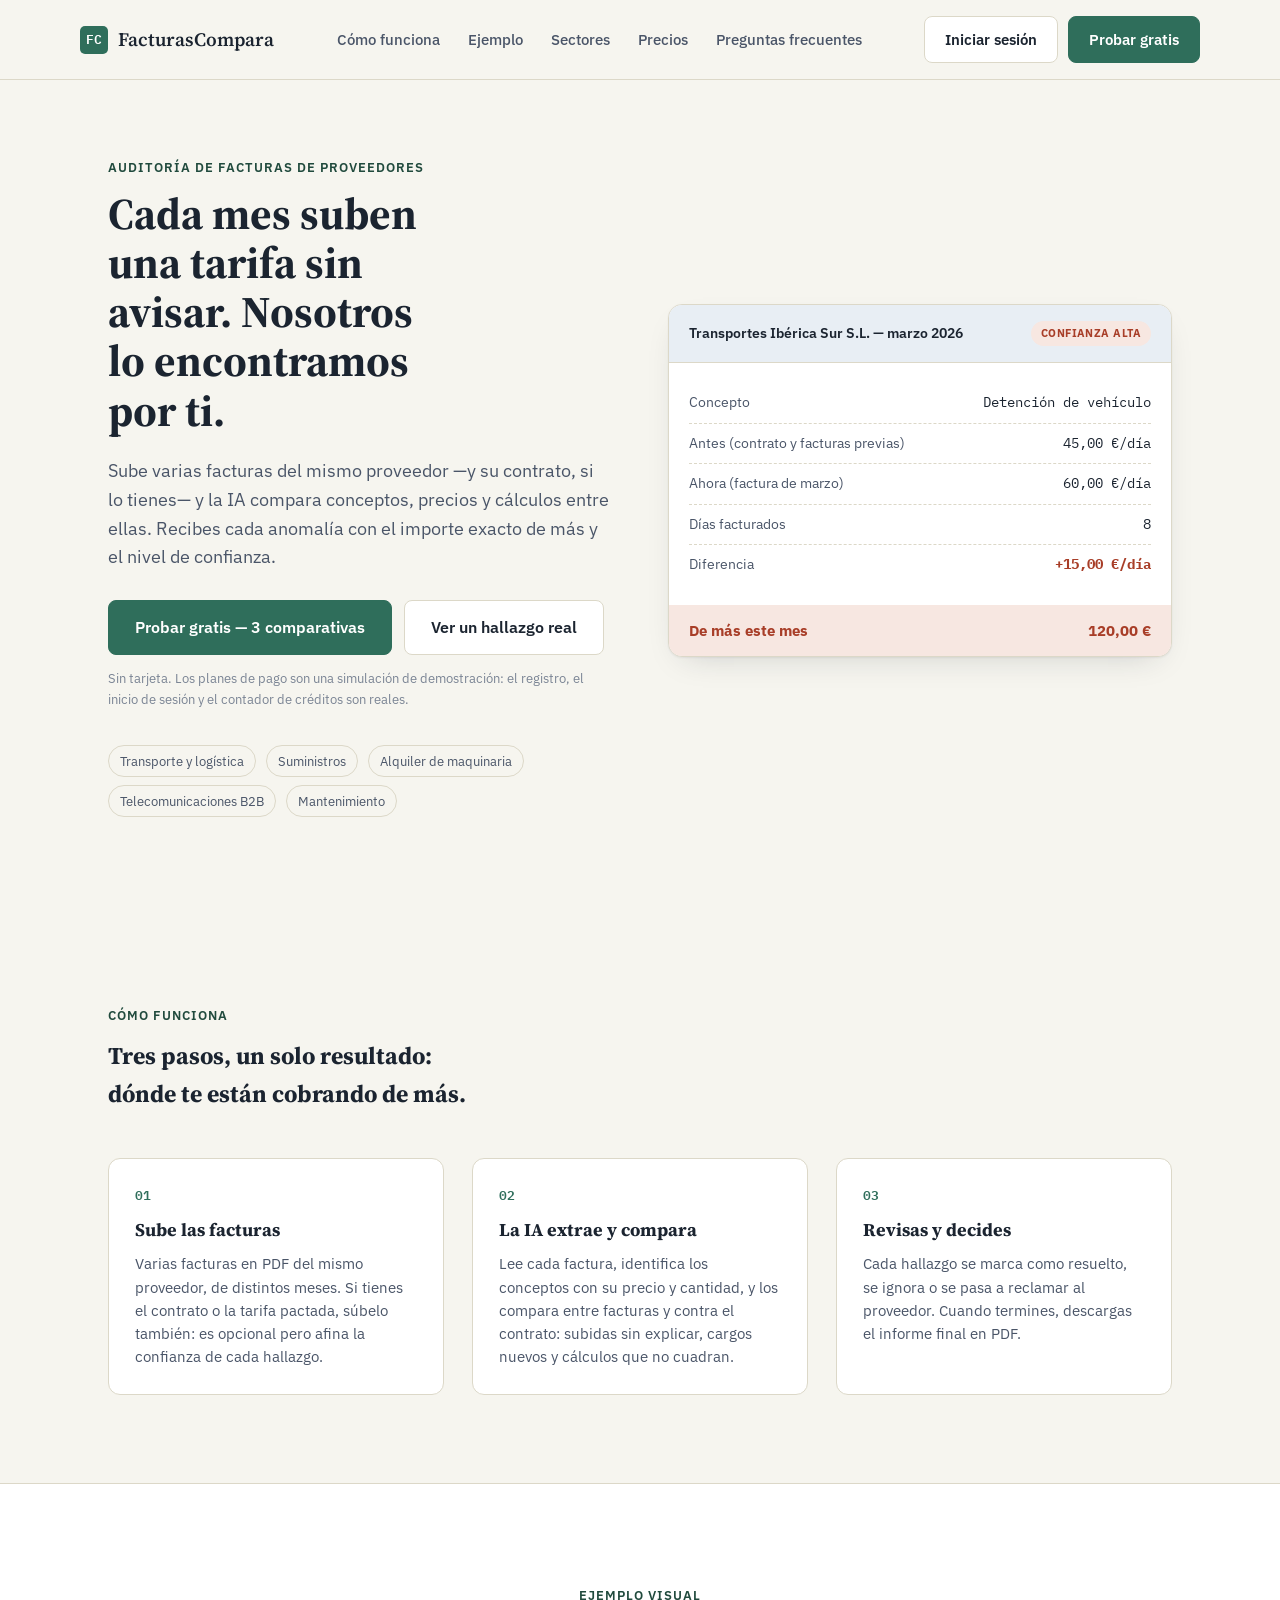
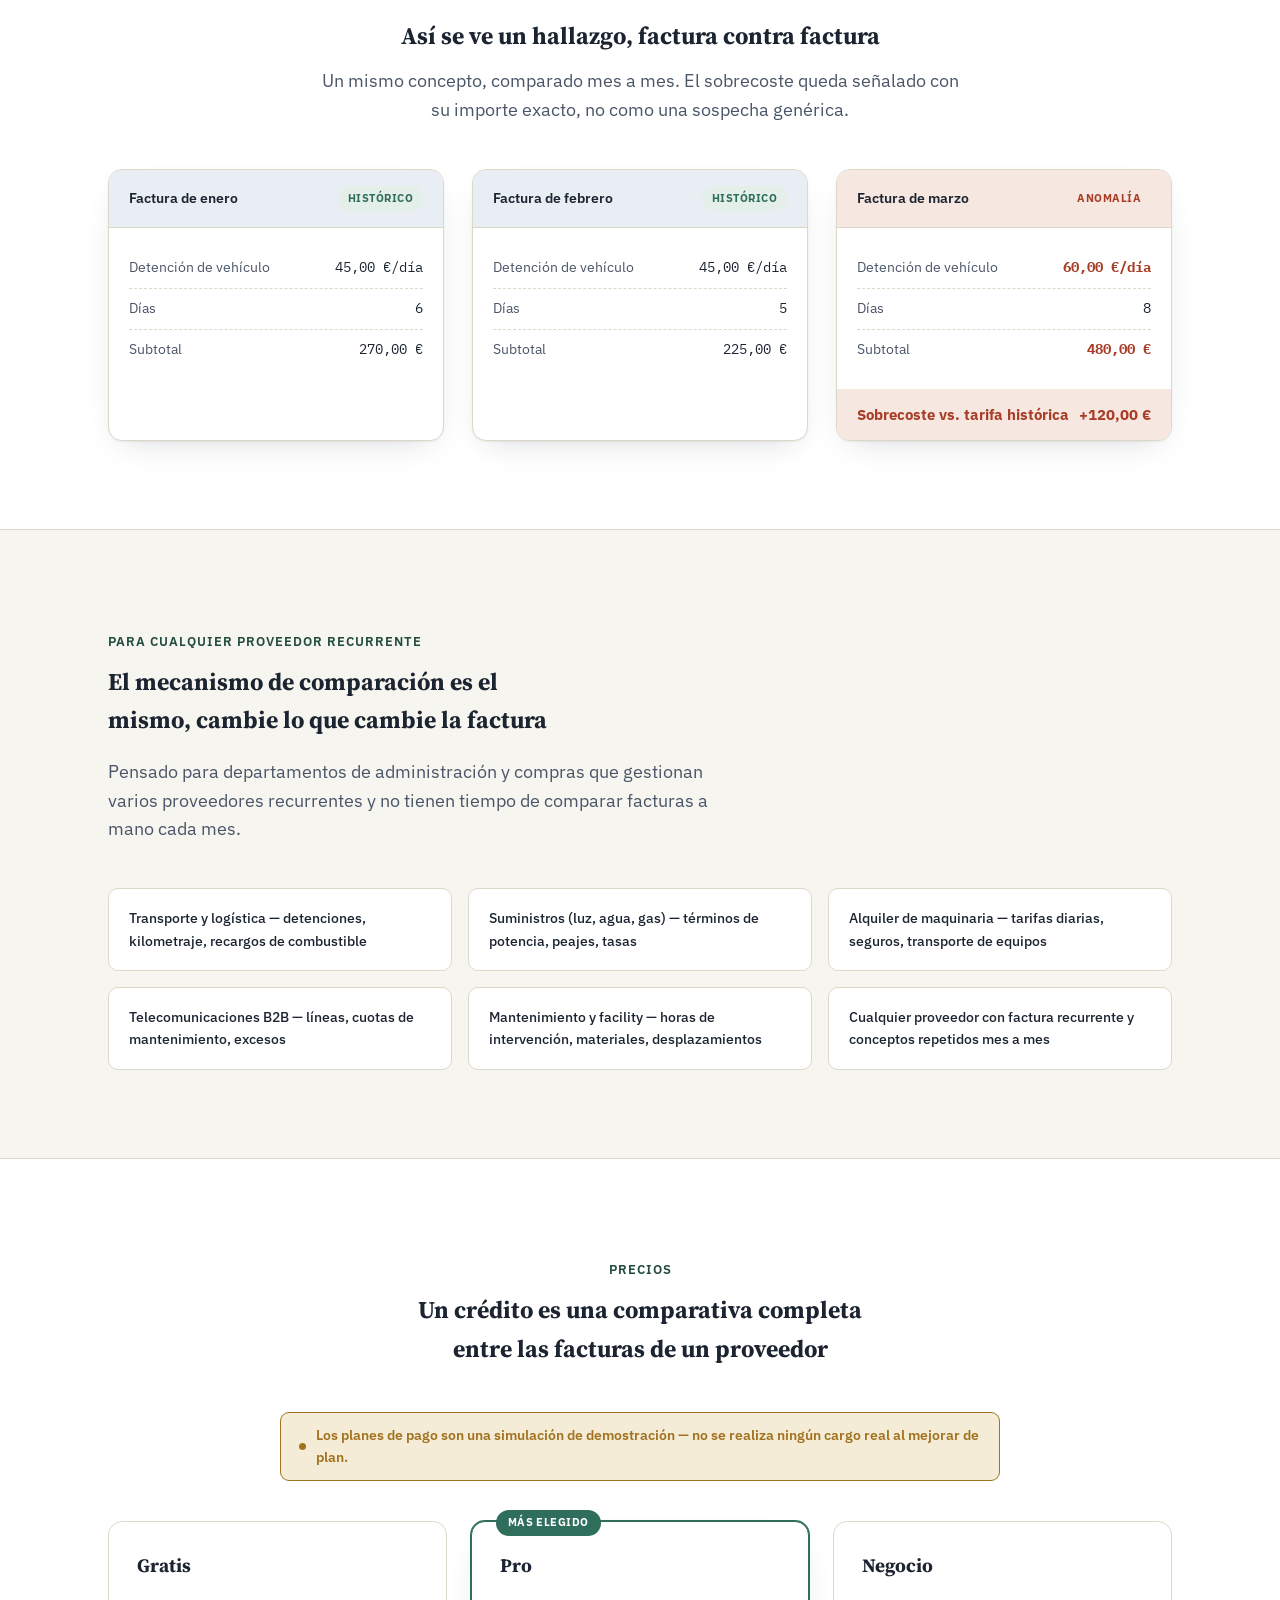
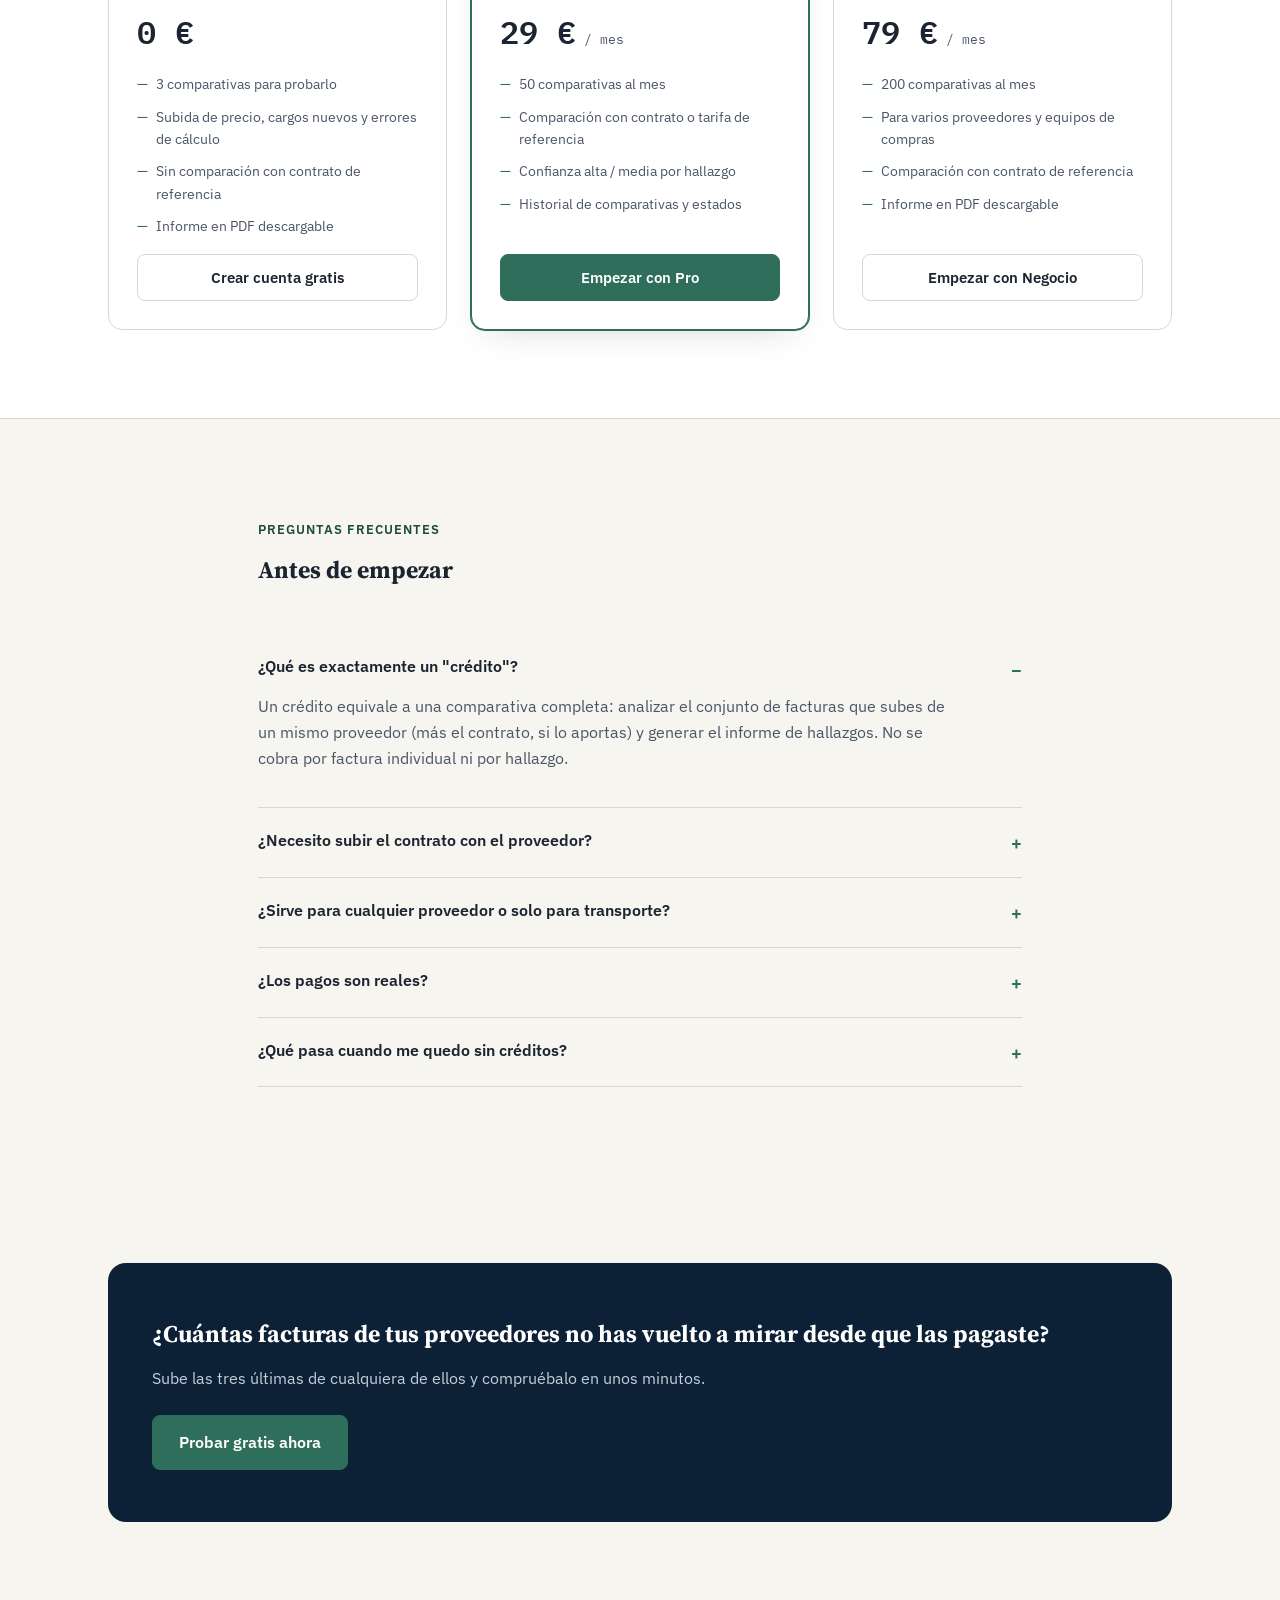
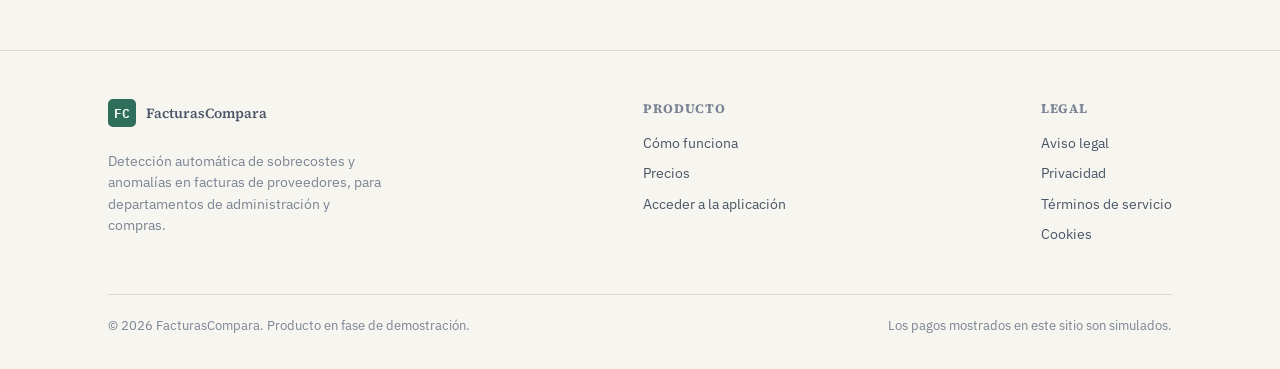
==== index.html @ ab370dfe "Add FacturasCompara landing page: product, pricing, visual example, legal pages Static marketing sit" ====
<!DOCTYPE html>
<html lang="es">
<head>
<meta charset="UTF-8">
<meta name="viewport" content="width=device-width, initial-scale=1.0">
<title>FacturasCompara — Detecta sobrecostes en las facturas de tus proveedores</title>
<meta name="description" content="Sube las facturas de un proveedor y su contrato: la IA compara precios, cantidades y cálculos mes a mes y te muestra cada sobrecoste con su importe exacto.">
<link rel="preconnect" href="https://fonts.googleapis.com">
<link rel="stylesheet" href="https://fonts.googleapis.com/css2?family=Source+Serif+4:opsz,wght@8..60,500;8..60,600;8..60,700&family=IBM+Plex+Sans:wght@400;500;600;700&family=IBM+Plex+Mono:wght@400;500;600&display=swap">
<link rel="stylesheet" href="styles.css?v=20260902">
</head>
<body>

<header class="site">
  <div class="wrap nav-row">
    <a href="index.html" class="brand"><span class="mark">FC</span>FacturasCompara</a>
    <nav class="links" id="navLinks">
      <a href="#como-funciona">Cómo funciona</a>
      <a href="#ejemplo">Ejemplo</a>
      <a href="#sectores">Sectores</a>
      <a href="#precios">Precios</a>
      <a href="#faq">Preguntas frecuentes</a>
      <a href="https://claude.ai/code/artifact/ef70d4f4-5ead-48cc-8662-a15bd2969505" target="_blank" rel="noopener" class="mobile-only-link">Iniciar sesión</a>
    </nav>
    <div class="nav-cta">
      <a class="btn" href="https://claude.ai/code/artifact/ef70d4f4-5ead-48cc-8662-a15bd2969505" target="_blank" rel="noopener">Iniciar sesión</a>
      <a class="btn btn-primary" href="https://claude.ai/code/artifact/ef70d4f4-5ead-48cc-8662-a15bd2969505" target="_blank" rel="noopener">Probar gratis</a>
      <button class="menu-toggle" id="menuToggle" aria-label="Abrir menú" aria-expanded="false">☰</button>
    </div>
  </div>
</header>

<main>

  <section class="hero">
    <div class="wrap hero-grid">
      <div>
        <p class="eyebrow">Auditoría de facturas de proveedores</p>
        <h1>Cada mes suben una tarifa sin avisar. Nosotros lo encontramos por ti.</h1>
        <p class="lead">Sube varias facturas del mismo proveedor —y su contrato, si lo tienes— y la IA compara conceptos, precios y cálculos entre ellas. Recibes cada anomalía con el importe exacto de más y el nivel de confianza.</p>
        <div class="hero-ctas">
          <a class="btn btn-primary btn-lg" href="https://claude.ai/code/artifact/ef70d4f4-5ead-48cc-8662-a15bd2969505" target="_blank" rel="noopener">Probar gratis — 3 comparativas</a>
          <a class="btn btn-lg" href="#ejemplo">Ver un hallazgo real</a>
        </div>
        <p class="hero-note">Sin tarjeta. Los planes de pago son una simulación de demostración: el registro, el inicio de sesión y el contador de créditos son reales.</p>
        <div class="sector-strip">
          <span class="sector-chip">Transporte y logística</span>
          <span class="sector-chip">Suministros</span>
          <span class="sector-chip">Alquiler de maquinaria</span>
          <span class="sector-chip">Telecomunicaciones B2B</span>
          <span class="sector-chip">Mantenimiento</span>
        </div>
      </div>
      <div class="finding-card" aria-hidden="false">
        <div class="fc-head">
          <span class="prov">Transportes Ibérica Sur S.L. — marzo 2026</span>
          <span class="badge">Confianza alta</span>
        </div>
        <div class="fc-body">
          <div class="fc-row"><span class="label">Concepto</span><span class="val">Detención de vehículo</span></div>
          <div class="fc-row"><span class="label">Antes (contrato y facturas previas)</span><span class="val">45,00 €/día</span></div>
          <div class="fc-row"><span class="label">Ahora (factura de marzo)</span><span class="val">60,00 €/día</span></div>
          <div class="fc-row"><span class="label">Días facturados</span><span class="val">8</span></div>
          <div class="fc-row diff"><span class="label">Diferencia</span><span class="val">+15,00 €/día</span></div>
        </div>
        <div class="fc-foot"><span>De más este mes</span><span>120,00 €</span></div>
      </div>
    </div>
  </section>

  <section id="como-funciona">
    <div class="wrap">
      <div class="section-head">
        <p class="eyebrow">Cómo funciona</p>
        <h2>Tres pasos, un solo resultado: dónde te están cobrando de más.</h2>
      </div>
      <div class="grid-3">
        <div class="step">
          <div class="num">01</div>
          <h3>Sube las facturas</h3>
          <p>Varias facturas en PDF del mismo proveedor, de distintos meses. Si tienes el contrato o la tarifa pactada, súbelo también: es opcional pero afina la confianza de cada hallazgo.</p>
        </div>
        <div class="step">
          <div class="num">02</div>
          <h3>La IA extrae y compara</h3>
          <p>Lee cada factura, identifica los conceptos con su precio y cantidad, y los compara entre facturas y contra el contrato: subidas sin explicar, cargos nuevos y cálculos que no cuadran.</p>
        </div>
        <div class="step">
          <div class="num">03</div>
          <h3>Revisas y decides</h3>
          <p>Cada hallazgo se marca como resuelto, se ignora o se pasa a reclamar al proveedor. Cuando termines, descargas el informe final en PDF.</p>
        </div>
      </div>
    </div>
  </section>

  <section id="ejemplo" style="background:var(--paper-raised);border-top:1px solid var(--rule);border-bottom:1px solid var(--rule)">
    <div class="wrap">
      <div class="section-head center">
        <p class="eyebrow">Ejemplo visual</p>
        <h2>Así se ve un hallazgo, factura contra factura</h2>
        <p class="lead" style="margin:0 auto">Un mismo concepto, comparado mes a mes. El sobrecoste queda señalado con su importe exacto, no como una sospecha genérica.</p>
      </div>
      <div class="grid-3" style="grid-template-columns:1fr 1fr 1fr;align-items:stretch">
        <div class="finding-card">
          <div class="fc-head"><span class="prov">Factura de enero</span><span class="badge" style="background:var(--ok-tint);color:var(--ok)">Histórico</span></div>
          <div class="fc-body">
            <div class="fc-row"><span class="label">Detención de vehículo</span><span class="val">45,00 €/día</span></div>
            <div class="fc-row"><span class="label">Días</span><span class="val">6</span></div>
            <div class="fc-row"><span class="label">Subtotal</span><span class="val">270,00 €</span></div>
          </div>
        </div>
        <div class="finding-card">
          <div class="fc-head"><span class="prov">Factura de febrero</span><span class="badge" style="background:var(--ok-tint);color:var(--ok)">Histórico</span></div>
          <div class="fc-body">
            <div class="fc-row"><span class="label">Detención de vehículo</span><span class="val">45,00 €/día</span></div>
            <div class="fc-row"><span class="label">Días</span><span class="val">5</span></div>
            <div class="fc-row"><span class="label">Subtotal</span><span class="val">225,00 €</span></div>
          </div>
        </div>
        <div class="finding-card">
          <div class="fc-head" style="background:var(--alert-tint)"><span class="prov">Factura de marzo</span><span class="badge">Anomalía</span></div>
          <div class="fc-body">
            <div class="fc-row diff"><span class="label">Detención de vehículo</span><span class="val">60,00 €/día</span></div>
            <div class="fc-row"><span class="label">Días</span><span class="val">8</span></div>
            <div class="fc-row diff"><span class="label">Subtotal</span><span class="val">480,00 €</span></div>
          </div>
          <div class="fc-foot"><span>Sobrecoste vs. tarifa histórica</span><span>+120,00 €</span></div>
        </div>
      </div>
    </div>
  </section>

  <section id="sectores">
    <div class="wrap">
      <div class="section-head">
        <p class="eyebrow">Para cualquier proveedor recurrente</p>
        <h2>El mecanismo de comparación es el mismo, cambie lo que cambie la factura</h2>
        <p class="lead">Pensado para departamentos de administración y compras que gestionan varios proveedores recurrentes y no tienen tiempo de comparar facturas a mano cada mes.</p>
      </div>
      <div class="sector-grid">
        <div class="sector-card">Transporte y logística — detenciones, kilometraje, recargos de combustible</div>
        <div class="sector-card">Suministros (luz, agua, gas) — términos de potencia, peajes, tasas</div>
        <div class="sector-card">Alquiler de maquinaria — tarifas diarias, seguros, transporte de equipos</div>
        <div class="sector-card">Telecomunicaciones B2B — líneas, cuotas de mantenimiento, excesos</div>
        <div class="sector-card">Mantenimiento y facility — horas de intervención, materiales, desplazamientos</div>
        <div class="sector-card">Cualquier proveedor con factura recurrente y conceptos repetidos mes a mes</div>
      </div>
    </div>
  </section>

  <section id="precios" style="background:var(--paper-raised);border-top:1px solid var(--rule);border-bottom:1px solid var(--rule)">
    <div class="wrap">
      <div class="section-head center">
        <p class="eyebrow">Precios</p>
        <h2>Un crédito es una comparativa completa entre las facturas de un proveedor</h2>
      </div>
      <div class="mock-banner"><span class="dot"></span>Los planes de pago son una simulación de demostración — no se realiza ningún cargo real al mejorar de plan.</div>
      <div class="plans">
        <div class="plan">
          <h3>Gratis</h3>
          <div class="price">0 €</div>
          <ul>
            <li>3 comparativas para probarlo</li>
            <li>Subida de precio, cargos nuevos y errores de cálculo</li>
            <li>Sin comparación con contrato de referencia</li>
            <li>Informe en PDF descargable</li>
          </ul>
          <a class="btn" href="https://claude.ai/code/artifact/ef70d4f4-5ead-48cc-8662-a15bd2969505" target="_blank" rel="noopener">Crear cuenta gratis</a>
        </div>
        <div class="plan featured">
          <span class="flag">Más elegido</span>
          <h3>Pro</h3>
          <div class="price">29 €<span> / mes</span></div>
          <ul>
            <li>50 comparativas al mes</li>
            <li>Comparación con contrato o tarifa de referencia</li>
            <li>Confianza alta / media por hallazgo</li>
            <li>Historial de comparativas y estados</li>
          </ul>
          <a class="btn btn-primary" href="https://claude.ai/code/artifact/ef70d4f4-5ead-48cc-8662-a15bd2969505" target="_blank" rel="noopener">Empezar con Pro</a>
        </div>
        <div class="plan">
          <h3>Negocio</h3>
          <div class="price">79 €<span> / mes</span></div>
          <ul>
            <li>200 comparativas al mes</li>
            <li>Para varios proveedores y equipos de compras</li>
            <li>Comparación con contrato de referencia</li>
            <li>Informe en PDF descargable</li>
          </ul>
          <a class="btn" href="https://claude.ai/code/artifact/ef70d4f4-5ead-48cc-8662-a15bd2969505" target="_blank" rel="noopener">Empezar con Negocio</a>
        </div>
      </div>
    </div>
  </section>

  <section id="faq">
    <div class="wrap" style="max-width:820px">
      <div class="section-head">
        <p class="eyebrow">Preguntas frecuentes</p>
        <h2>Antes de empezar</h2>
      </div>
      <details class="faq-item" open>
        <summary>¿Qué es exactamente un "crédito"?</summary>
        <p>Un crédito equivale a una comparativa completa: analizar el conjunto de facturas que subes de un mismo proveedor (más el contrato, si lo aportas) y generar el informe de hallazgos. No se cobra por factura individual ni por hallazgo.</p>
      </details>
      <details class="faq-item">
        <summary>¿Necesito subir el contrato con el proveedor?</summary>
        <p>No, es opcional. Sin contrato, FacturasCompara compara las facturas entre sí y marca las subidas o cargos nuevos con confianza media. Si subes el contrato, cualquier cargo que lo incumpla se marca con confianza alta.</p>
      </details>
      <details class="faq-item">
        <summary>¿Sirve para cualquier proveedor o solo para transporte?</summary>
        <p>Sirve para cualquier proveedor con facturación recurrente: transporte y logística, suministros, alquiler de maquinaria, telecomunicaciones B2B, mantenimiento y, en general, cualquier sector donde se repitan conceptos de una factura a otra.</p>
      </details>
      <details class="faq-item">
        <summary>¿Los pagos son reales?</summary>
        <p>No. Esta es una demostración funcional: el registro, el inicio de sesión y el contador de créditos son reales y persisten, pero el cobro de los planes Pro y Negocio es una simulación — no se procesa ningún pago ni se guarda ningún dato de tarjeta.</p>
      </details>
      <details class="faq-item">
        <summary>¿Qué pasa cuando me quedo sin créditos?</summary>
        <p>La aplicación te avisa antes de dejarte continuar y te ofrece simular la mejora de plan. Con el plan gratuito puedes probar el flujo completo con 3 comparativas antes de decidir.</p>
      </details>
    </div>
  </section>

  <section>
    <div class="wrap">
      <div class="cta-band">
        <div>
          <h2>¿Cuántas facturas de tus proveedores no has vuelto a mirar desde que las pagaste?</h2>
          <p>Sube las tres últimas de cualquiera de ellos y compruébalo en unos minutos.</p>
        </div>
        <a class="btn btn-primary btn-lg" href="https://claude.ai/code/artifact/ef70d4f4-5ead-48cc-8662-a15bd2969505" target="_blank" rel="noopener">Probar gratis ahora</a>
      </div>
    </div>
  </section>

</main>

<footer class="site">
  <div class="wrap">
    <div class="foot-grid">
      <div class="foot-col" style="max-width:280px">
        <a href="index.html" class="brand" style="margin-bottom:10px;display:inline-flex"><span class="mark">FC</span>FacturasCompara</a>
        <p style="color:var(--ink-faint);font-size:13.5px">Detección automática de sobrecostes y anomalías en facturas de proveedores, para departamentos de administración y compras.</p>
      </div>
      <div class="foot-col">
        <h4>Producto</h4>
        <a href="#como-funciona">Cómo funciona</a>
        <a href="#precios">Precios</a>
        <a href="https://claude.ai/code/artifact/ef70d4f4-5ead-48cc-8662-a15bd2969505" target="_blank" rel="noopener">Acceder a la aplicación</a>
      </div>
      <div class="foot-col">
        <h4>Legal</h4>
        <a href="aviso-legal.html">Aviso legal</a>
        <a href="privacidad.html">Privacidad</a>
        <a href="terminos.html">Términos de servicio</a>
        <a href="cookies.html">Cookies</a>
      </div>
    </div>
    <div class="foot-bottom">
      <span>© 2026 FacturasCompara. Producto en fase de demostración.</span>
      <span>Los pagos mostrados en este sitio son simulados.</span>
    </div>
  </div>
</footer>

<script defer>
(function(){
  window.__BRAND__ = 'FacturasCompara';
  function safe(fn){ try{ fn(); }catch(e){ console.error(e); } }
  safe(function(){
    var toggle = document.getElementById('menuToggle');
    var links = document.getElementById('navLinks');
    if (!toggle || !links) return;
    toggle.addEventListener('click', function(){
      var open = links.classList.toggle('open');
      toggle.setAttribute('aria-expanded', open ? 'true' : 'false');
    });
  });
})();
</script>
</body>
</html>
---- styles.css ----
/* FacturasCompara — hoja de estilos compartida */
:root{
  --paper:#f6f5ef; --paper-raised:#ffffff; --ink:#1b2430; --ink-soft:#4a5568; --ink-faint:#7a8494;
  --rule:#dcd8c8; --rule-soft:#e8e5d8;
  --ledger:#2f6e5b; --ledger-strong:#204a3d; --ledger-tint:#e4efe9;
  --navy:#16324f; --navy-tint:#e8eef4; --navy-strong:#0d2136;
  --alert:#a83e28; --alert-tint:#f7e7e1;
  --amber:#a1721f; --amber-tint:#f5ecd7;
  --ok:#2f6e5b; --ok-tint:#e4efe9;
  --shadow: 0 1px 2px rgba(27,36,48,.06), 0 12px 32px -16px rgba(27,36,48,.22);
  --maxw: 1120px;
}
@media (prefers-color-scheme: dark){
  :root:not([data-theme="light"]){
    --paper:#10161f; --paper-raised:#171f2b; --ink:#eef1f4; --ink-soft:#a8b3c0; --ink-faint:#7d8998;
    --rule:#2a3441; --rule-soft:#212b37;
    --ledger:#5aa78d; --ledger-strong:#7fc2a8; --ledger-tint:#16261f;
    --navy:#9db8d4; --navy-tint:#141f2c; --navy-strong:#0a121c;
    --alert:#e07a5f; --alert-tint:#2a1a16;
    --amber:#d9ab55; --amber-tint:#2a2214;
    --ok:#5aa78d; --ok-tint:#16261f;
    --shadow: 0 1px 2px rgba(0,0,0,.35), 0 12px 32px -16px rgba(0,0,0,.55);
  }
}
:root[data-theme="dark"]{
  --paper:#10161f; --paper-raised:#171f2b; --ink:#eef1f4; --ink-soft:#a8b3c0; --ink-faint:#7d8998;
  --rule:#2a3441; --rule-soft:#212b37;
  --ledger:#5aa78d; --ledger-strong:#7fc2a8; --ledger-tint:#16261f;
  --navy:#9db8d4; --navy-tint:#141f2c; --navy-strong:#0a121c;
  --alert:#e07a5f; --alert-tint:#2a1a16;
  --amber:#d9ab55; --amber-tint:#2a2214;
  --ok:#5aa78d; --ok-tint:#16261f;
  --shadow: 0 1px 2px rgba(0,0,0,.35), 0 12px 32px -16px rgba(0,0,0,.55);
}
*{box-sizing:border-box}
html{scroll-behavior:smooth}
@media (prefers-reduced-motion:reduce){html{scroll-behavior:auto}}
body{margin:0;background:var(--paper);color:var(--ink);font-family:'IBM Plex Sans',system-ui,sans-serif;font-size:16px;line-height:1.6}
h1,h2,h3,h4{font-family:'Source Serif 4',Georgia,serif;text-wrap:balance;margin:0 0 .5em}
.mono{font-family:'IBM Plex Mono',ui-monospace,monospace;font-variant-numeric:tabular-nums}
a{color:inherit}
img{max-width:100%}
.wrap{max-width:var(--maxw);margin:0 auto;padding:0 28px}
section{padding:88px 0}
@media (max-width:760px){section{padding:60px 0}}
.eyebrow{font-size:12.5px;text-transform:uppercase;letter-spacing:.08em;color:var(--ledger-strong);font-weight:600;margin-bottom:12px}
p.lead{font-size:18px;color:var(--ink-soft);max-width:60ch}

/* nav */
header.site{position:sticky;top:0;z-index:30;background:color-mix(in srgb, var(--paper) 92%, transparent);backdrop-filter:blur(6px);border-bottom:1px solid var(--rule)}
.nav-row{display:flex;align-items:center;justify-content:space-between;padding:16px 0}
.brand{display:flex;align-items:center;gap:10px;font-family:'Source Serif 4',serif;font-weight:600;font-size:19px;text-decoration:none}
.brand .mark{width:28px;height:28px;border-radius:5px;background:var(--ledger);color:#fff;display:flex;align-items:center;justify-content:center;font-family:'IBM Plex Mono',monospace;font-weight:600;font-size:13px;flex:none}
nav.links{display:flex;gap:28px;font-size:14.5px;font-weight:500}
nav.links a{text-decoration:none;color:var(--ink-soft)}
nav.links a:hover{color:var(--ink)}
.nav-cta{display:flex;gap:10px;align-items:center}
.menu-toggle{display:none;background:none;border:1px solid var(--rule);border-radius:7px;padding:8px 10px}
.mobile-only-link{display:none}
@media (max-width:820px){
  nav.links{display:none}
  .menu-toggle{display:block}
  nav.links.open{display:flex;position:absolute;top:64px;left:0;right:0;background:var(--paper-raised);flex-direction:column;padding:18px 28px;border-bottom:1px solid var(--rule);gap:16px}
}
@media (max-width:520px){
  .nav-cta .btn:not(.btn-primary){display:none}
  nav.links.open a{padding:6px 0}
  nav.links.open .mobile-only-link{display:block;font-weight:600;color:var(--ledger-strong)}
}

.btn{display:inline-flex;align-items:center;justify-content:center;gap:8px;border:1px solid var(--rule);background:var(--paper-raised);color:var(--ink);padding:11px 20px;border-radius:8px;font-size:14.5px;font-weight:600;text-decoration:none;transition:border-color .15s,background .15s,transform .1s}
.btn:hover{border-color:var(--ledger)}
.btn:active{transform:translateY(1px)}
.btn-primary{background:var(--ledger);border-color:var(--ledger);color:#fff}
.btn-primary:hover{background:var(--ledger-strong);border-color:var(--ledger-strong)}
.btn-lg{padding:14px 26px;font-size:15.5px}

/* hero */
.hero{padding-top:64px}
.hero-grid{display:grid;grid-template-columns:1fr 1fr;gap:56px;align-items:center}
@media (max-width:920px){.hero-grid{grid-template-columns:1fr;gap:40px}}
.hero h1{font-size:44px;line-height:1.12;max-width:16ch}
@media (max-width:920px){.hero h1{font-size:34px}}
.hero-ctas{display:flex;gap:12px;margin-top:28px;flex-wrap:wrap}
.hero-note{margin-top:14px;font-size:13px;color:var(--ink-faint)}
.sector-strip{margin-top:34px;display:flex;flex-wrap:wrap;gap:8px 10px}
.sector-chip{font-size:12.5px;padding:5px 11px;border:1px solid var(--rule);border-radius:20px;color:var(--ink-soft)}

/* finding visual (invoice ledger card) */
.finding-card{background:var(--paper-raised);border:1px solid var(--rule);border-radius:14px;box-shadow:var(--shadow);overflow:hidden}
.finding-card .fc-head{display:flex;justify-content:space-between;align-items:center;padding:16px 20px;border-bottom:1px solid var(--rule);background:var(--navy-tint)}
.finding-card .fc-head .prov{font-weight:600;font-size:14px}
.finding-card .fc-head .badge{font-size:11px;text-transform:uppercase;letter-spacing:.04em;font-weight:700;padding:4px 10px;border-radius:20px;background:var(--alert-tint);color:var(--alert)}
.fc-body{padding:20px}
.fc-row{display:flex;justify-content:space-between;gap:16px;padding:9px 0;border-bottom:1px dashed var(--rule);font-size:13.5px}
.fc-row:last-of-type{border-bottom:none}
.fc-row .label{color:var(--ink-soft)}
.fc-row .val{font-family:'IBM Plex Mono',monospace}
.fc-row.diff .val{color:var(--alert);font-weight:700}
.fc-foot{background:var(--alert-tint);color:var(--alert);padding:14px 20px;font-weight:700;font-size:14.5px;display:flex;justify-content:space-between}

/* two/three col generic */
.grid-3{display:grid;grid-template-columns:repeat(3,1fr);gap:28px}
@media (max-width:860px){.grid-3{grid-template-columns:1fr}}
.step{border:1px solid var(--rule);border-radius:12px;padding:26px;background:var(--paper-raised)}
.step .num{font-family:'IBM Plex Mono',monospace;color:var(--ledger);font-weight:600;font-size:13px;margin-bottom:10px}
.step h3{font-size:18px;margin-bottom:8px}
.step p{color:var(--ink-soft);font-size:14.5px;margin:0}

.section-head{max-width:640px;margin-bottom:44px}
.section-head.center{margin-left:auto;margin-right:auto;text-align:center}

/* pricing */
.mock-banner{display:flex;gap:10px;align-items:center;justify-content:center;background:var(--amber-tint);color:var(--amber);border:1px solid var(--amber);border-radius:9px;padding:12px 18px;font-size:13.5px;font-weight:600;max-width:720px;margin:0 auto 40px}
.mock-banner .dot{width:7px;height:7px;border-radius:50%;background:var(--amber);flex:none}
.plans{display:grid;grid-template-columns:repeat(3,1fr);gap:24px}
@media (max-width:900px){.plans{grid-template-columns:1fr;max-width:420px;margin:0 auto}}
.plan{border:1px solid var(--rule);border-radius:14px;padding:28px;background:var(--paper-raised);display:flex;flex-direction:column;gap:16px}
.plan.featured{border-color:var(--ledger);box-shadow:0 0 0 1px var(--ledger), var(--shadow);position:relative}
.plan.featured .flag{position:absolute;top:-12px;left:24px;background:var(--ledger);color:#fff;font-size:11px;font-weight:700;letter-spacing:.04em;text-transform:uppercase;padding:4px 12px;border-radius:20px}
.plan h3{font-size:19px}
.plan .price{font-family:'IBM Plex Mono',monospace;font-size:32px;font-weight:600}
.plan .price span{font-size:13px;font-weight:400;color:var(--ink-soft)}
.plan ul{list-style:none;margin:0;padding:0;display:flex;flex-direction:column;gap:10px;flex:1}
.plan li{font-size:14px;color:var(--ink-soft);display:flex;gap:8px}
.plan li::before{content:"—";color:var(--ledger);flex:none}

/* faq */
.faq-item{border-bottom:1px solid var(--rule);padding:20px 0}
.faq-item summary{cursor:pointer;font-weight:600;font-size:15.5px;list-style:none;display:flex;justify-content:space-between;gap:16px}
.faq-item summary::-webkit-details-marker{display:none}
.faq-item summary::after{content:"+";font-family:'IBM Plex Mono',monospace;color:var(--ledger);font-size:18px}
.faq-item[open] summary::after{content:"–"}
.faq-item p{color:var(--ink-soft);margin-top:12px;max-width:70ch}

/* sectors */
.sector-grid{display:grid;grid-template-columns:repeat(3,1fr);gap:16px}
@media (max-width:860px){.sector-grid{grid-template-columns:repeat(2,1fr)}}
@media (max-width:560px){.sector-grid{grid-template-columns:1fr}}
.sector-card{border:1px solid var(--rule);border-radius:10px;padding:18px 20px;background:var(--paper-raised);font-size:14px;font-weight:500}

/* final cta */
.cta-band{background:var(--navy-strong);color:#fff;border-radius:18px;padding:52px 44px;display:flex;justify-content:space-between;align-items:center;gap:24px;flex-wrap:wrap}
.cta-band h2{color:#fff}
.cta-band p{color:#c3d0dc;margin:0}

footer.site{border-top:1px solid var(--rule);padding:48px 0 34px;margin-top:40px}
.foot-grid{display:flex;justify-content:space-between;gap:32px;flex-wrap:wrap}
.foot-col h4{font-size:13px;text-transform:uppercase;letter-spacing:.05em;color:var(--ink-faint);margin-bottom:12px}
.foot-col a{display:block;font-size:14px;color:var(--ink-soft);text-decoration:none;margin-bottom:8px}
.foot-col a:hover{color:var(--ink)}
.foot-bottom{margin-top:40px;padding-top:20px;border-top:1px solid var(--rule);font-size:12.5px;color:var(--ink-faint);display:flex;justify-content:space-between;flex-wrap:wrap;gap:10px}

/* legal pages */
.legal main{max-width:760px;margin:0 auto;padding:64px 28px 100px}
.legal h1{font-size:30px;margin-bottom:6px}
.legal .updated{color:var(--ink-faint);font-size:13px;margin-bottom:36px}
.legal h2{font-size:19px;margin-top:34px}
.legal p, .legal li{color:var(--ink-soft);font-size:15px}
.legal .ph{background:var(--amber-tint);color:var(--amber);padding:1px 5px;border-radius:4px;font-weight:600}
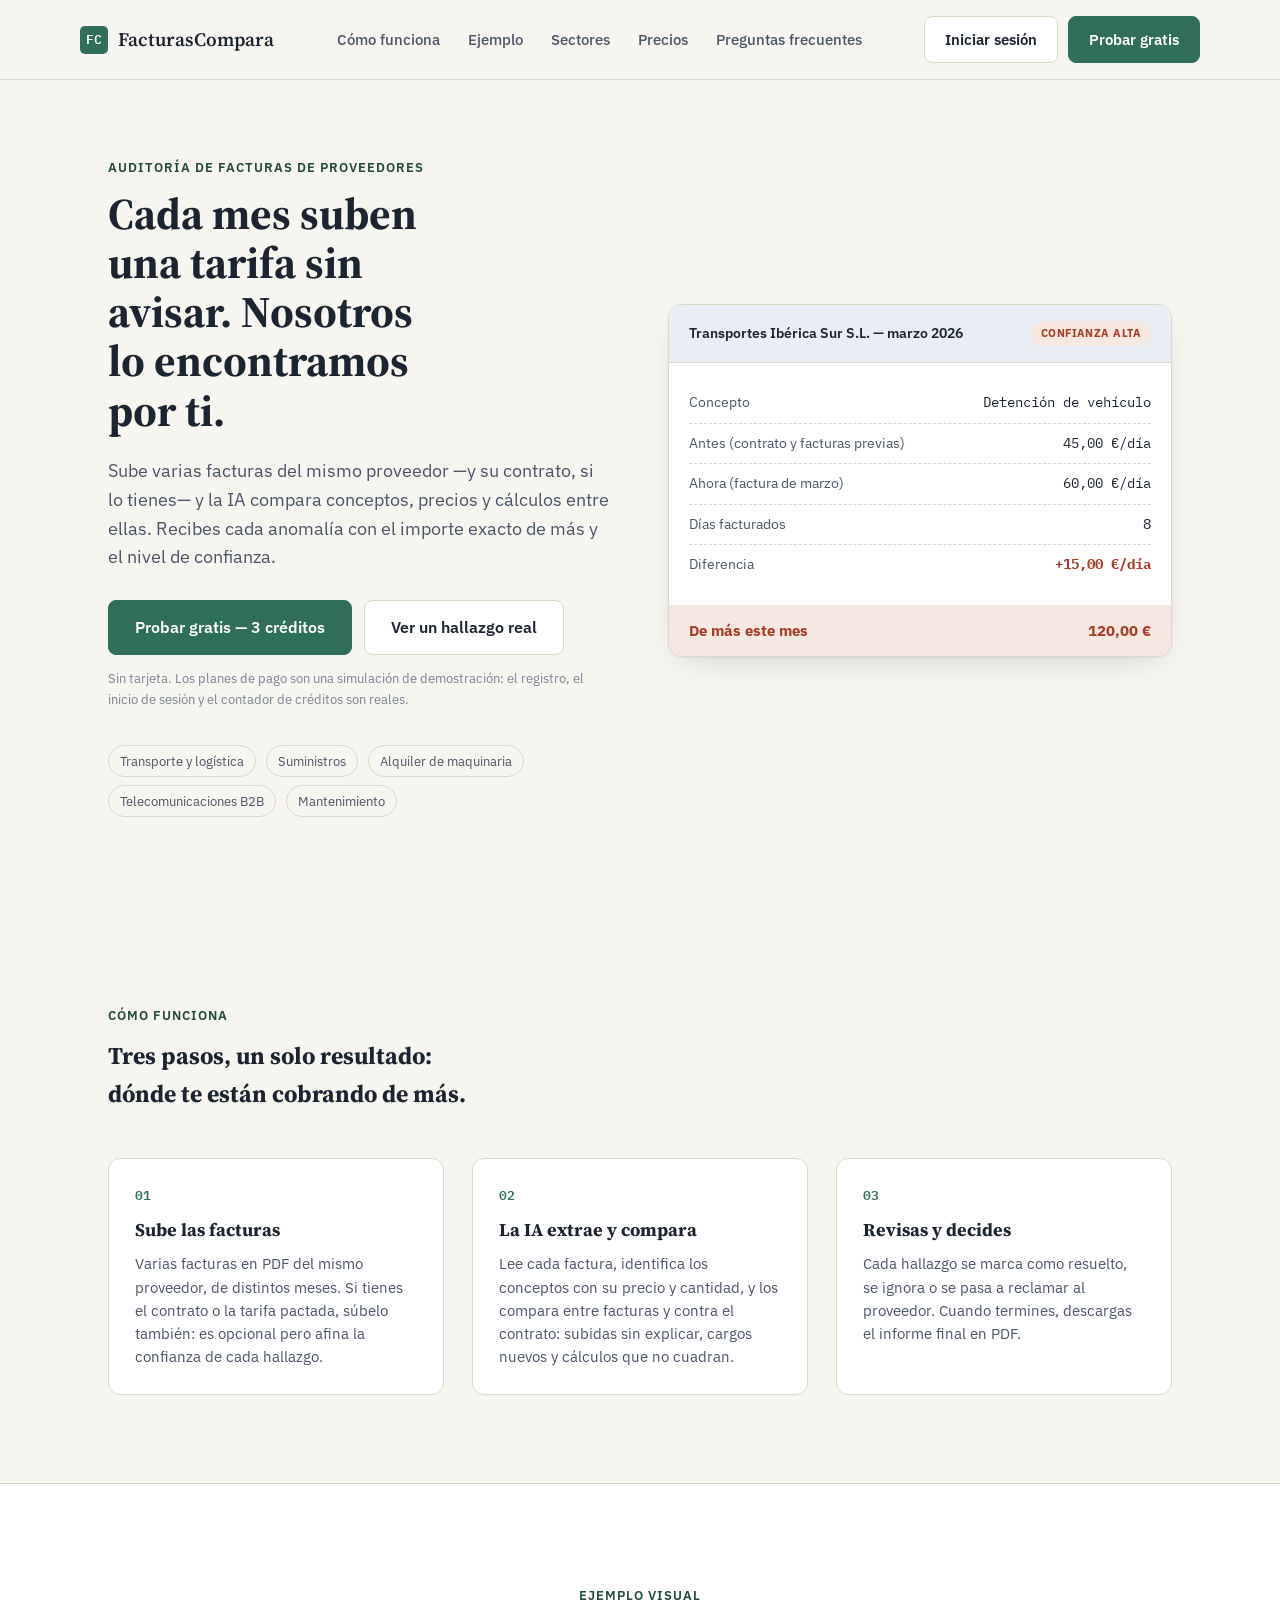
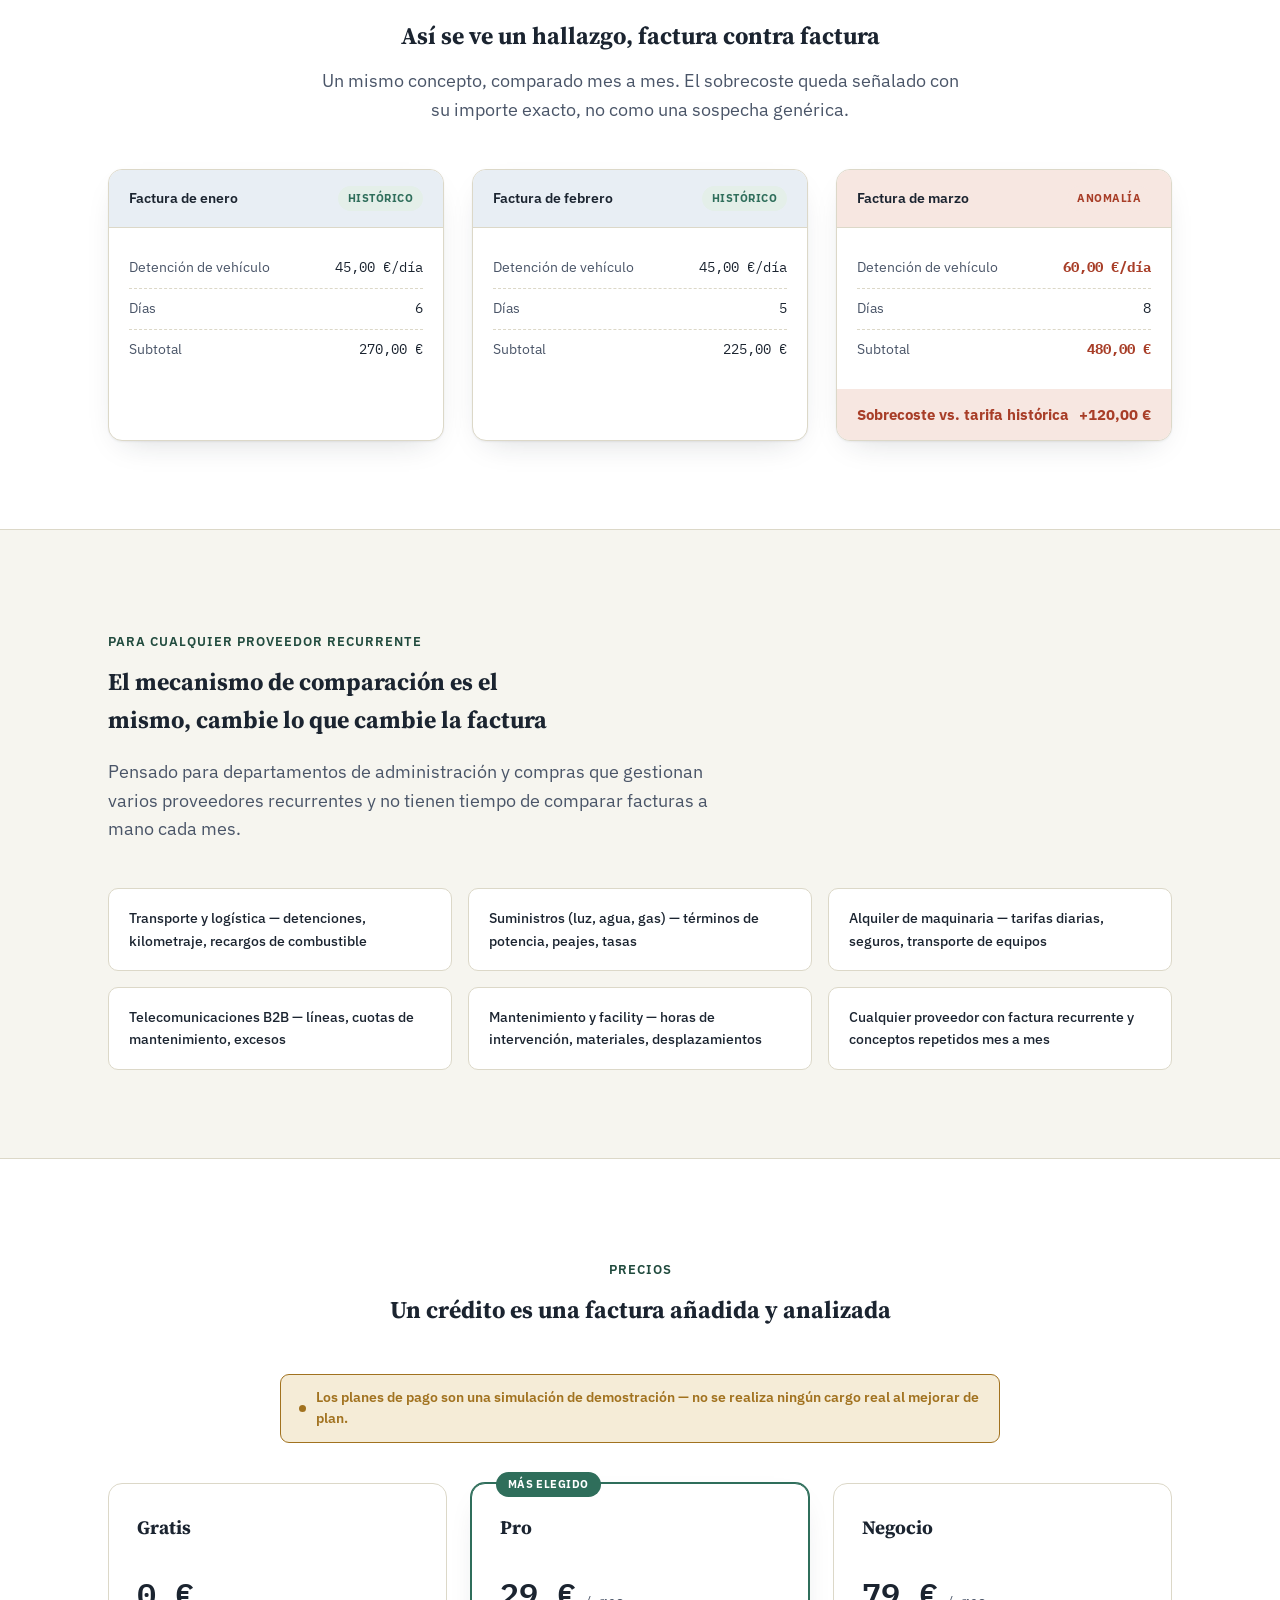
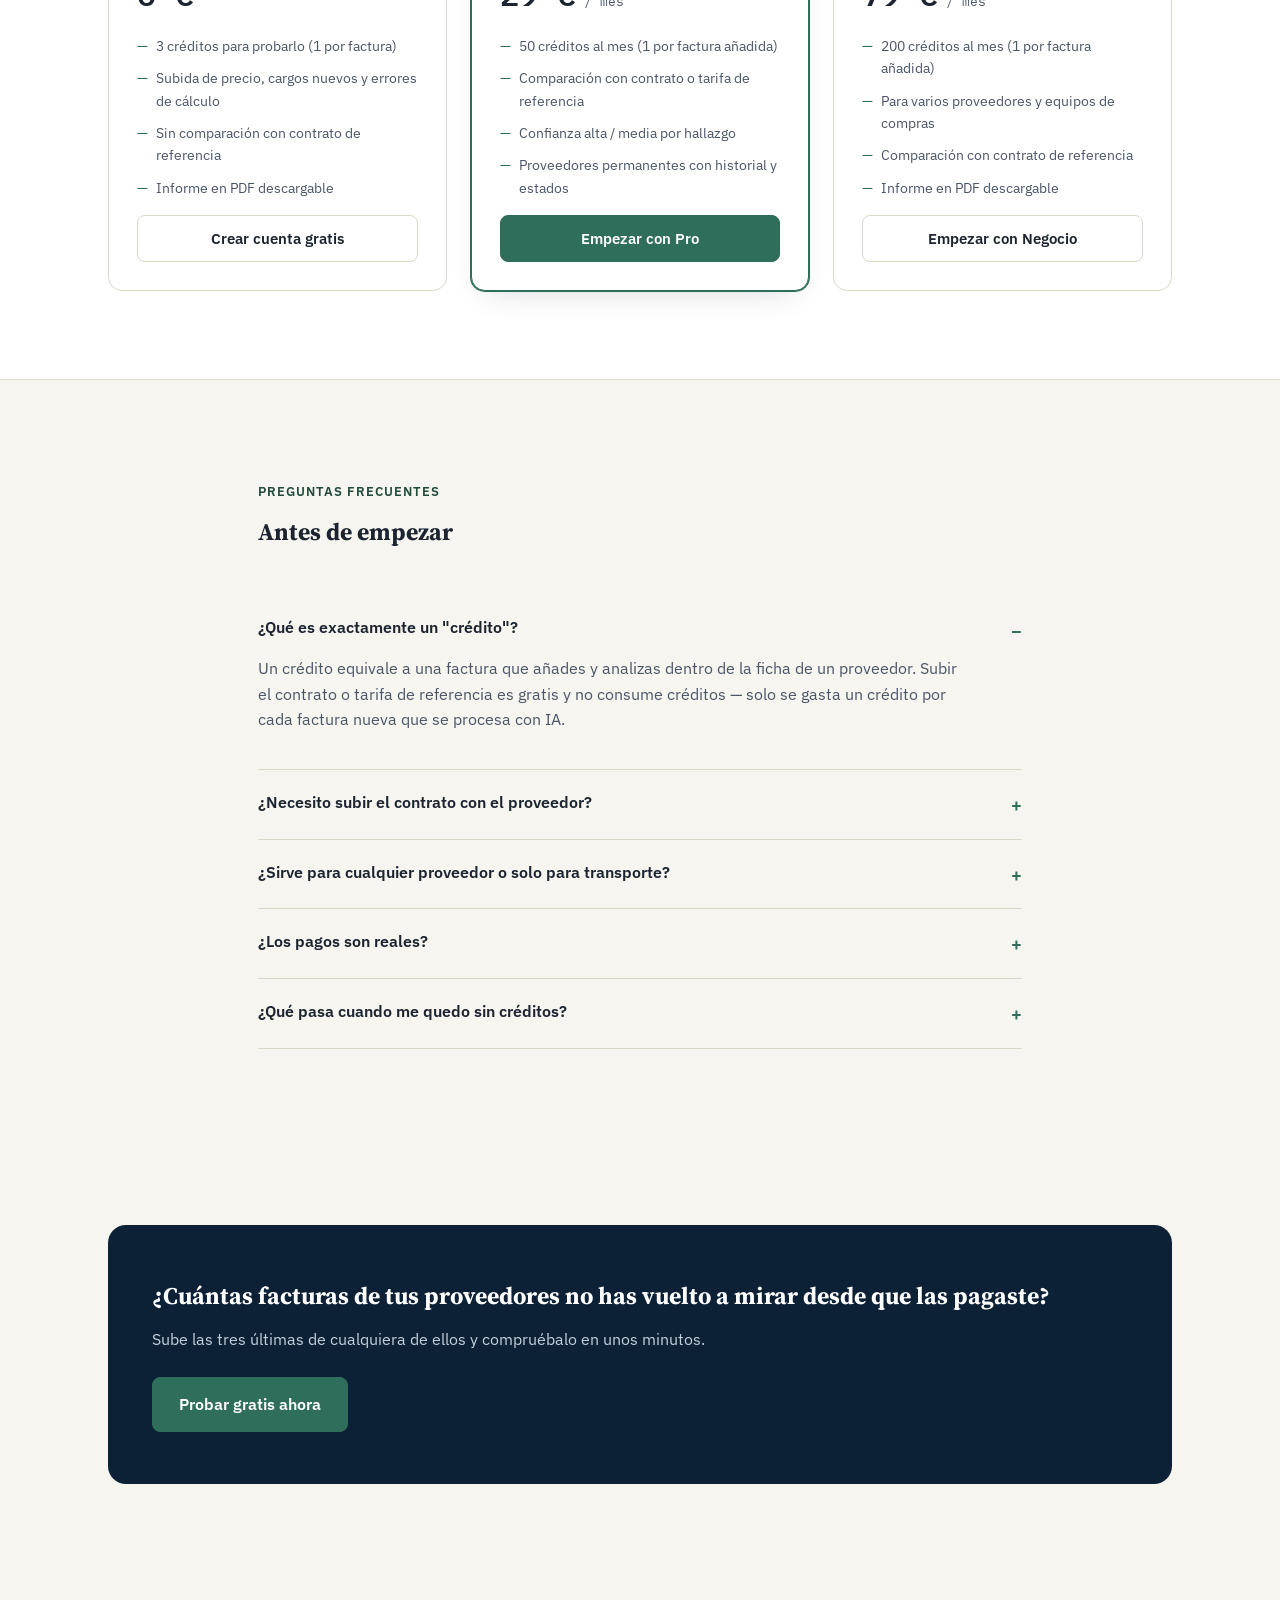
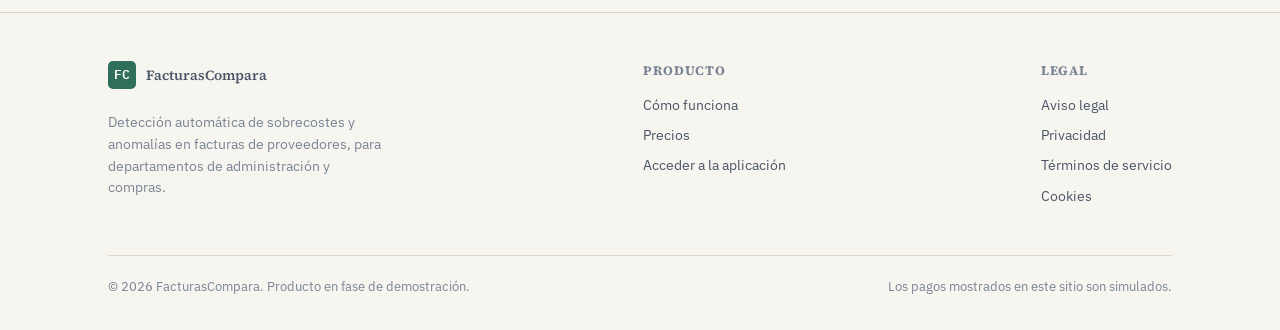
==== commit 3fcc3c37: "Add CNAME for facturascompara.com and update pricing copy to the credit-per-invoice model" ====
--- a/index.html
+++ b/index.html
@@ -39,7 +39,7 @@
         <h1>Cada mes suben una tarifa sin avisar. Nosotros lo encontramos por ti.</h1>
         <p class="lead">Sube varias facturas del mismo proveedor —y su contrato, si lo tienes— y la IA compara conceptos, precios y cálculos entre ellas. Recibes cada anomalía con el importe exacto de más y el nivel de confianza.</p>
         <div class="hero-ctas">
-          <a class="btn btn-primary btn-lg" href="https://claude.ai/code/artifact/ef70d4f4-5ead-48cc-8662-a15bd2969505" target="_blank" rel="noopener">Probar gratis — 3 comparativas</a>
+          <a class="btn btn-primary btn-lg" href="https://claude.ai/code/artifact/ef70d4f4-5ead-48cc-8662-a15bd2969505" target="_blank" rel="noopener">Probar gratis — 3 créditos</a>
           <a class="btn btn-lg" href="#ejemplo">Ver un hallazgo real</a>
         </div>
         <p class="hero-note">Sin tarjeta. Los planes de pago son una simulación de demostración: el registro, el inicio de sesión y el contador de créditos son reales.</p>
@@ -153,7 +153,7 @@
     <div class="wrap">
       <div class="section-head center">
         <p class="eyebrow">Precios</p>
-        <h2>Un crédito es una comparativa completa entre las facturas de un proveedor</h2>
+        <h2>Un crédito es una factura añadida y analizada</h2>
       </div>
       <div class="mock-banner"><span class="dot"></span>Los planes de pago son una simulación de demostración — no se realiza ningún cargo real al mejorar de plan.</div>
       <div class="plans">
@@ -161,7 +161,7 @@
           <h3>Gratis</h3>
           <div class="price">0 €</div>
           <ul>
-            <li>3 comparativas para probarlo</li>
+            <li>3 créditos para probarlo (1 por factura)</li>
             <li>Subida de precio, cargos nuevos y errores de cálculo</li>
             <li>Sin comparación con contrato de referencia</li>
             <li>Informe en PDF descargable</li>
@@ -173,10 +173,10 @@
           <h3>Pro</h3>
           <div class="price">29 €<span> / mes</span></div>
           <ul>
-            <li>50 comparativas al mes</li>
+            <li>50 créditos al mes (1 por factura añadida)</li>
             <li>Comparación con contrato o tarifa de referencia</li>
             <li>Confianza alta / media por hallazgo</li>
-            <li>Historial de comparativas y estados</li>
+            <li>Proveedores permanentes con historial y estados</li>
           </ul>
           <a class="btn btn-primary" href="https://claude.ai/code/artifact/ef70d4f4-5ead-48cc-8662-a15bd2969505" target="_blank" rel="noopener">Empezar con Pro</a>
         </div>
@@ -184,7 +184,7 @@
           <h3>Negocio</h3>
           <div class="price">79 €<span> / mes</span></div>
           <ul>
-            <li>200 comparativas al mes</li>
+            <li>200 créditos al mes (1 por factura añadida)</li>
             <li>Para varios proveedores y equipos de compras</li>
             <li>Comparación con contrato de referencia</li>
             <li>Informe en PDF descargable</li>
@@ -203,7 +203,7 @@
       </div>
       <details class="faq-item" open>
         <summary>¿Qué es exactamente un "crédito"?</summary>
-        <p>Un crédito equivale a una comparativa completa: analizar el conjunto de facturas que subes de un mismo proveedor (más el contrato, si lo aportas) y generar el informe de hallazgos. No se cobra por factura individual ni por hallazgo.</p>
+        <p>Un crédito equivale a una factura que añades y analizas dentro de la ficha de un proveedor. Subir el contrato o tarifa de referencia es gratis y no consume créditos — solo se gasta un crédito por cada factura nueva que se procesa con IA.</p>
       </details>
       <details class="faq-item">
         <summary>¿Necesito subir el contrato con el proveedor?</summary>
@@ -219,7 +219,7 @@
       </details>
       <details class="faq-item">
         <summary>¿Qué pasa cuando me quedo sin créditos?</summary>
-        <p>La aplicación te avisa antes de dejarte continuar y te ofrece simular la mejora de plan. Con el plan gratuito puedes probar el flujo completo con 3 comparativas antes de decidir.</p>
+        <p>La aplicación te avisa antes de dejarte continuar y te ofrece simular la mejora de plan. Con el plan gratuito puedes probar el flujo completo con 3 créditos (3 facturas) antes de decidir.</p>
       </details>
     </div>
   </section>
